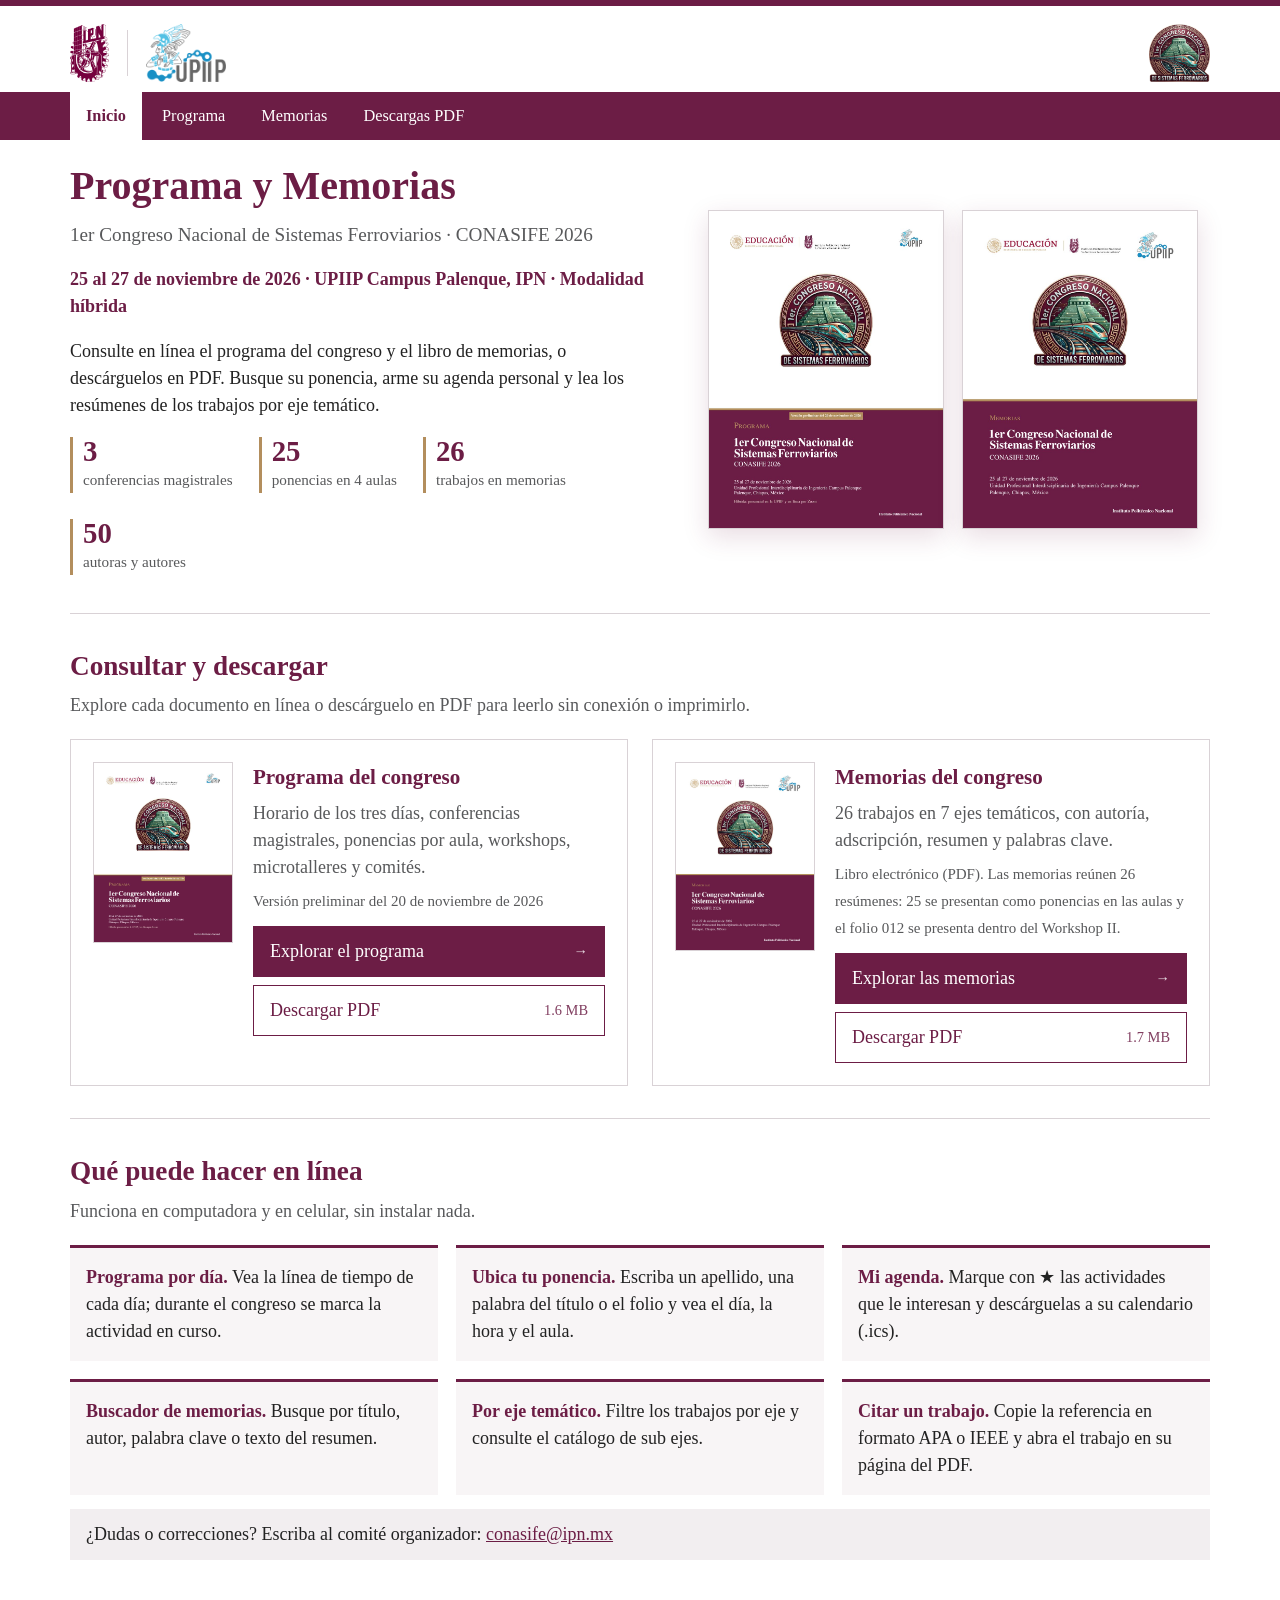
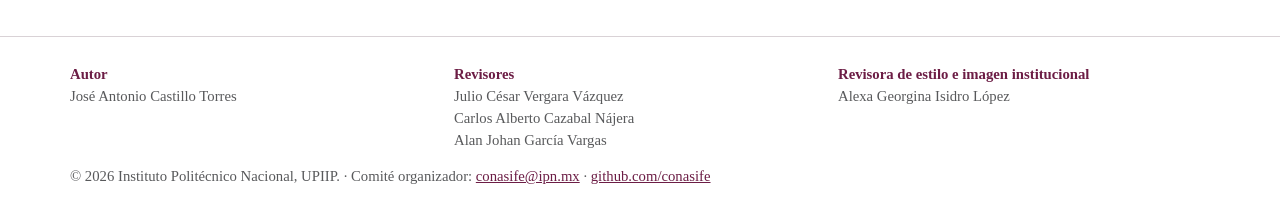
==== index.html @ 3856e87a "Actualizado actividades cutu, presidium y ponencia" ====
<!doctype html>
<html lang="es">
<head>
<meta charset="utf-8">
<meta name="viewport" content="width=device-width, initial-scale=1">
<title>Programa y Memorias · CONASIFE 2026</title>
<meta name="description" content="Programa y libro de memorias del 1er Congreso Nacional de Sistemas Ferroviarios (CONASIFE 2026), UPIIP Campus Palenque, IPN.">
<link rel="icon" href="img/conasife.png?v=4d07eb8a">
<link rel="stylesheet" href="css/estilo.css?v=86ec4175">
</head>
<body>
<div class="franja"></div>
<header class="ancho">
  <div class="logos">
    <img src="img/ipn.png?v=b9242096" alt="Instituto Politécnico Nacional">
    <span class="sep"></span>
    <img src="img/upiip.png?v=c9acc29b" alt="UPIIP Campus Palenque">
    <img class="fin" src="img/conasife.png?v=4d07eb8a" alt="1er Congreso Nacional de Sistemas Ferroviarios">
  </div>
</header>
<nav class="barra" aria-label="Secciones">
  <div class="ancho">
    <a href="index.html" class="activo">Inicio</a>
    <a href="programa.html" >Programa</a>
    <a href="memorias.html" >Memorias</a>
    <a href="index.html#descargas">Descargas PDF</a>
  </div>
</nav>
<main class="ancho">
  <div class="portada">
    <div>
      <h1>Programa y Memorias</h1>
      <p class="sub">1er Congreso Nacional de Sistemas Ferroviarios · CONASIFE 2026</p>
      <p class="datos">25 al 27 de noviembre de 2026 · UPIIP Campus Palenque, IPN · Modalidad híbrida</p>
      <p>Consulte en línea el programa del congreso y el libro de memorias, o descárguelos en PDF.
         Busque su ponencia, arme su agenda personal y lea los resúmenes de los trabajos por eje temático.</p>
      <div class="cifras">
        <div><b>3</b><span>conferencias magistrales</span></div>
        <div><b>25</b><span>ponencias en 4 aulas</span></div>
        <div><b>26</b><span>trabajos en memorias</span></div>
        <div><b>50</b><span>autoras y autores</span></div>
      </div>
    </div>
    <div class="portadas">
      <img src="img/portada_programa.jpg?v=d455424f" alt="Portada del programa del congreso">
      <img src="img/portada_memorias.jpg?v=4b785886" alt="Portada del libro de memorias">
    </div>
  </div>

  <section id="descargas">
    <h2>Consultar y descargar</h2>
    <p class="intro">Explore cada documento en línea o descárguelo en PDF para leerlo sin conexión o imprimirlo.</p>
    <div class="tarjetas">
      <article class="tarjeta">
        <img src="img/portada_programa.jpg?v=d455424f" alt="">
        <div>
          <h3>Programa del congreso</h3>
          <p>Horario de los tres días, conferencias magistrales, ponencias por aula, workshops, microtalleres y comités.</p>
          <p><small>Versión preliminar del 20 de noviembre de 2026</small></p>
          <div class="acciones">
            <a class="boton" href="programa.html"><span>Explorar el programa</span><span class="peso">→</span></a>
            <a class="boton claro" href="descargas/programa_conasife_2026.pdf?v=027a3a8c" download><span>Descargar PDF</span><span class="peso">1.6 MB</span></a>
          </div>
        </div>
      </article>
      <article class="tarjeta">
        <img src="img/portada_memorias.jpg?v=4b785886" alt="">
        <div>
          <h3>Memorias del congreso</h3>
          <p>26 trabajos en 7 ejes temáticos, con autoría, adscripción, resumen y palabras clave.</p>
          <p><small>Libro electrónico (PDF). Las memorias reúnen 26 resúmenes: 25 se presentan como ponencias en las aulas y el folio 012 se presenta dentro del Workshop II.</small></p>
          <div class="acciones">
            <a class="boton" href="memorias.html"><span>Explorar las memorias</span><span class="peso">→</span></a>
            <a class="boton claro" href="descargas/memorias_conasife_2026.pdf?v=713d54f5" download><span>Descargar PDF</span><span class="peso">1.7 MB</span></a>
          </div>
        </div>
      </article>
    </div>
  </section>

  <section>
    <h2>Qué puede hacer en línea</h2>
    <p class="intro">Funciona en computadora y en celular, sin instalar nada.</p>
    <div class="funciones">
      <div><b>Programa por día.</b> Vea la línea de tiempo de cada día; durante el congreso se marca la actividad en curso.</div>
      <div><b>Ubica tu ponencia.</b> Escriba un apellido, una palabra del título o el folio y vea el día, la hora y el aula.</div>
      <div><b>Mi agenda.</b> Marque con ★ las actividades que le interesan y descárguelas a su calendario (.ics).</div>
      <div><b>Buscador de memorias.</b> Busque por título, autor, palabra clave o texto del resumen.</div>
      <div><b>Por eje temático.</b> Filtre los trabajos por eje y consulte el catálogo de sub ejes.</div>
      <div><b>Citar un trabajo.</b> Copie la referencia en formato APA o IEEE y abra el trabajo en su página del PDF.</div>
    </div>
    <div class="aviso">¿Dudas o correcciones? Escriba al comité organizador: <a href="mailto:conasife@ipn.mx">conasife@ipn.mx</a></div>
  </section>
</main>
<footer>
  <div class="ancho">
    <div class="creditos">
      <div><b>Autor</b><br>José Antonio Castillo Torres</div>
      <div><b>Revisores</b><br>Julio César Vergara Vázquez<br>Carlos Alberto Cazabal Nájera<br>Alan Johan García Vargas</div>
      <div><b>Revisora de estilo e imagen institucional</b><br>Alexa Georgina Isidro López</div>
    </div>
    © 2026 Instituto Politécnico Nacional, UPIIP. · Comité organizador: <a href="mailto:conasife@ipn.mx">conasife@ipn.mx</a> · <a href="https://github.com/conasife/conasife-programa-memorias">github.com/conasife</a>
  </div>
</footer>
</body>
</html>
---- css/estilo.css ----
/* CONASIFE 2026 · Programa y Memorias · estilo común
   Autor: José Antonio Castillo Torres · © 2026 Instituto Politécnico Nacional */
:root {
  --guinda:#6C1D45; --guinda-osc:#4E1432; --dorado:#B38E5D; --rosa:#F2EEF0; --rosa2:#F8F5F6;
  --gris:#58595B; --linea:#D9D2D6; --texto:#222; --fondo:#fff;
  --ponencias:#6C1D45; --magistral:#B38E5D; --workshop:#2F5D7C; --microtaller:#3E7B4F;
  --ceremonia:#7A4E8C; --registro:#58595B; --receso:#BDB6BA;
}
* { box-sizing:border-box; }
html, body { margin:0; }
html { scroll-padding-top:70px; }
body { font-family:"Times New Roman", Times, serif; color:var(--texto); background:var(--fondo); font-size:18px; line-height:1.5; }
a { color:var(--guinda); }
button, input, select { font-family:inherit; font-size:1rem; }
.franja { height:6px; background:var(--guinda); }
.ancho { max-width:1180px; margin:0 auto; padding:0 20px; }
.logos { display:flex; align-items:center; gap:18px; padding:18px 0 10px; }
.logos img { height:58px; width:auto; }
.logos .sep { width:1px; height:46px; background:var(--linea); }
.logos .fin { margin-left:auto; }

/* barra de navegación */
nav.barra { position:sticky; top:0; z-index:20; background:var(--guinda); }
nav.barra .ancho { display:flex; gap:4px; flex-wrap:wrap; }
nav.barra a { color:#fff; text-decoration:none; padding:12px 16px; font-size:1.02rem; }
nav.barra a:hover { background:var(--guinda-osc); }
nav.barra a.activo { background:#fff; color:var(--guinda); font-weight:bold; }

h1 { color:var(--guinda); line-height:1.12; }
h2 { color:var(--guinda); font-size:1.7rem; margin:0 0 6px; }
h3 { color:var(--guinda); margin:0 0 6px; }
.sub { font-size:1.2rem; color:var(--gris); margin:0 0 16px; }
.intro { color:var(--gris); margin:0 0 20px; }
section { padding:32px 0; border-top:1px solid var(--linea); }
.pend { color:var(--dorado); font-style:italic; }
.aviso { background:var(--rosa); padding:12px 16px; margin:14px 0; }
.borrador { display:inline-block; background:var(--dorado); color:#fff; padding:2px 10px; font-size:.9rem; letter-spacing:.03em; }

/* botones */
.boton { display:inline-flex; justify-content:space-between; align-items:center; gap:14px; background:var(--guinda); color:#fff;
  text-decoration:none; padding:11px 16px; border:1px solid var(--guinda); cursor:pointer; }
.boton:hover { background:var(--guinda-osc); }
.boton.claro { background:#fff; color:var(--guinda); }
.boton.claro:hover { background:var(--rosa); }
.boton .peso { opacity:.85; font-size:.9rem; white-space:nowrap; }
.boton.chico { padding:5px 10px; font-size:.92rem; }

/* portada (index) */
.portada { display:grid; grid-template-columns:1.15fr 1fr; gap:36px; align-items:center; padding:24px 0 38px; }
.portada h1 { font-size:2.5rem; margin:0 0 12px; }
.portada .datos { color:var(--guinda); font-weight:bold; margin:0 0 18px; }
.cifras { display:flex; gap:26px; flex-wrap:wrap; margin:18px 0 0; }
.cifras div { border-left:3px solid var(--dorado); padding-left:10px; }
.cifras b { display:block; font-size:1.8rem; color:var(--guinda); line-height:1; }
.cifras span { color:var(--gris); font-size:.95rem; }
.portadas { display:flex; gap:18px; justify-content:center; }
.portadas img { width:46%; border:1px solid var(--linea); box-shadow:0 8px 24px rgba(108,29,69,.15); }
.tarjetas { display:grid; grid-template-columns:repeat(2, 1fr); gap:24px; }
.tarjeta { border:1px solid var(--linea); padding:22px; display:grid; grid-template-columns:140px 1fr; gap:20px; }
.tarjeta img { width:100%; border:1px solid var(--linea); }
.tarjeta .acciones { display:flex; flex-direction:column; gap:8px; margin-top:12px; }
.tarjeta p { margin:0 0 6px; color:var(--gris); }
.funciones { display:grid; grid-template-columns:repeat(3, 1fr); gap:18px; }
.funciones div { background:var(--rosa2); padding:16px; border-top:3px solid var(--guinda); }
.funciones b { color:var(--guinda); }

/* pestañas */
.pestanas { display:flex; gap:6px; flex-wrap:wrap; border-bottom:2px solid var(--guinda); margin:18px 0 22px; }
.pestanas button { background:#fff; border:1px solid var(--linea); border-bottom:none; padding:9px 16px; cursor:pointer; color:var(--guinda); }
.pestanas button[aria-selected="true"] { background:var(--guinda); color:#fff; border-color:var(--guinda); }
.panel[hidden] { display:none; }

/* buscador */
.buscar { display:flex; gap:10px; flex-wrap:wrap; align-items:center; margin-bottom:16px; }
.buscar input[type=search] { flex:1 1 320px; padding:11px 14px; border:1px solid var(--guinda); font-size:1.05rem; }
.buscar select { padding:10px; border:1px solid var(--linea); background:#fff; max-width:100%; min-width:0; }
.conteo { color:var(--gris); font-size:.95rem; }
mark { background:#F6E7C8; padding:0 1px; }

/* programa: días */
.dias { display:flex; gap:8px; flex-wrap:wrap; margin-bottom:18px; }
.dias button { border:1px solid var(--guinda); background:#fff; color:var(--guinda); padding:9px 16px; cursor:pointer; }
.dias button[aria-pressed="true"] { background:var(--guinda); color:#fff; }
.linea-tiempo { border-left:3px solid var(--linea); margin-left:68px; }
.bloque { position:relative; padding:10px 0 14px 18px; }
.bloque .hora { position:absolute; left:-80px; top:10px; width:66px; text-align:right; font-weight:bold; color:var(--guinda); font-size:.98rem; }
.bloque::before { content:""; position:absolute; left:-9px; top:16px; width:13px; height:13px; border-radius:50%; background:var(--c, var(--guinda)); border:2px solid #fff; }
.bloque .tit { font-weight:bold; font-size:1.08rem; }
.bloque .lugar { color:var(--gris); font-size:.95rem; }
.bloque.receso { padding-top:4px; padding-bottom:6px; color:var(--gris); font-size:.95rem; }
.bloque.receso .tit { font-weight:normal; font-style:italic; }
.bloque.receso .hora { font-weight:normal; color:var(--gris); top:4px; }
.bloque.receso::before { top:9px; width:9px; height:9px; left:-7px; }
.bloque.ahora { background:linear-gradient(90deg, #FFF6E6, transparent); }
.etiqueta { display:inline-block; font-size:.78rem; color:#fff; background:var(--c, var(--guinda)); padding:1px 8px; margin-right:6px; vertical-align:2px; text-transform:uppercase; letter-spacing:.04em; }
.detalle { margin-top:6px; color:var(--texto); }
.aulas { display:grid; grid-template-columns:repeat(4, 1fr); gap:12px; margin-top:10px; }
.aula { border:1px solid var(--linea); background:#fff; }
.aula h4 { margin:0; background:var(--guinda); color:#fff; padding:6px 10px; font-size:1rem; }
.aula .eje { padding:6px 10px 0; font-size:.88rem; color:var(--guinda); font-weight:bold; }
.aula .mod { padding:0 10px 6px; font-size:.85rem; color:var(--gris); border-bottom:1px solid var(--rosa); }
.pon { padding:8px 10px; border-bottom:1px solid var(--rosa); font-size:.93rem; position:relative; }
.pon:last-child { border-bottom:none; }
.pon .h { font-weight:bold; color:var(--guinda); font-size:.88rem; }
.pon .t { font-weight:bold; line-height:1.25; margin:2px 0; }
.pon .a { color:var(--gris); font-size:.86rem; line-height:1.3; }
.pon .mod-v { font-size:.75rem; color:var(--workshop); border:1px solid var(--workshop); padding:0 5px; margin-left:4px; }
.pon a.ver { font-size:.85rem; }
.estrella { background:none; border:none; cursor:pointer; font-size:1.25rem; line-height:1; color:#C9BFC4; padding:0 2px; float:right; }
.estrella[aria-pressed="true"] { color:var(--dorado); }

/* tablas de resultados */
table.lista { width:100%; border-collapse:collapse; font-size:.97rem; }
table.lista th { text-align:left; background:var(--guinda); color:#fff; padding:8px 10px; font-weight:normal; position:sticky; top:46px; }
table.lista td { padding:8px 10px; border-bottom:1px solid var(--linea); vertical-align:top; }
table.lista tr:nth-child(even) td { background:var(--rosa2); }
table.lista td.cuando { white-space:nowrap; color:var(--guinda); font-weight:bold; }

.fichas { display:grid; grid-template-columns:repeat(2, 1fr); gap:18px; }
.ficha { border:1px solid var(--linea); padding:16px 18px; border-top:4px solid var(--c, var(--guinda)); }
.ficha .cuando { color:var(--guinda); font-weight:bold; }
.ficha p { margin:6px 0; }

/* memorias */
.memorias { display:grid; grid-template-columns:270px 1fr; gap:28px; align-items:start; }
.lateral { position:sticky; top:62px; border:1px solid var(--linea); padding:14px; max-height:calc(100vh - 80px); overflow:auto; }
.lateral h3 { font-size:1.05rem; }
.lateral button { display:flex; justify-content:space-between; gap:8px; width:100%; text-align:left; background:none; border:none; padding:7px 6px; cursor:pointer; color:var(--texto); border-bottom:1px solid var(--rosa); line-height:1.25; }
.lateral button:hover { background:var(--rosa2); }
.lateral button[aria-pressed="true"] { background:var(--rosa); color:var(--guinda); font-weight:bold; }
.lateral .n { color:var(--gris); font-size:.9rem; }
.trabajo { border:1px solid var(--linea); margin-bottom:14px; }
.trabajo summary { list-style:none; cursor:pointer; padding:14px 16px; }
.trabajo summary::-webkit-details-marker { display:none; }
.trabajo summary:hover { background:var(--rosa2); }
.trabajo[open] summary { background:var(--rosa); }
.trabajo .clave { font-size:.85rem; color:var(--dorado); font-weight:bold; letter-spacing:.03em; }
.trabajo .t { font-size:1.15rem; font-weight:bold; color:var(--guinda); line-height:1.25; margin:3px 0; }
.trabajo .a { color:var(--texto); font-size:.98rem; }
.trabajo .mas { padding:4px 18px 16px; }
.trabajo .ads { font-size:.9rem; color:var(--gris); font-style:italic; margin:4px 0 10px; }
.trabajo .resumen { text-align:justify; }
.chips { display:flex; flex-wrap:wrap; gap:6px; margin:8px 0; }
.chip { border:1px solid var(--guinda); color:var(--guinda); background:#fff; padding:2px 10px; font-size:.88rem; cursor:pointer; border-radius:12px; }
.chip:hover { background:var(--rosa); }
.acciones-t { display:flex; flex-wrap:wrap; gap:8px; margin-top:12px; }
.presenta { background:var(--rosa2); border-left:3px solid var(--dorado); padding:6px 12px; margin:10px 0; font-size:.95rem; }
.indice-autores { columns:3; column-gap:30px; }
.indice-autores div { break-inside:avoid; padding:3px 0; font-size:.96rem; }
.indice-autores .letra { font-weight:bold; color:var(--guinda); font-size:1.2rem; margin-top:10px; border-bottom:1px solid var(--linea); }
.indice-autores button { background:none; border:none; color:var(--guinda); cursor:pointer; padding:0 2px; text-decoration:underline; font-size:.9rem; }
.ejes-lista h3 { margin-top:18px; }
.ejes-lista ol { margin:4px 0 0; }
.grupo { display:grid; grid-template-columns:repeat(3, 1fr); gap:16px; }
.grupo div { background:var(--rosa2); padding:12px 14px; }
.grupo b { color:var(--guinda); display:block; margin-bottom:4px; }
.solo-movil { display:none; }
.copiado { position:fixed; bottom:20px; left:50%; transform:translateX(-50%); background:var(--guinda); color:#fff; padding:10px 18px; z-index:50; }

footer { border-top:1px solid var(--linea); padding:26px 20px 36px; color:var(--gris); font-size:.92rem; margin-top:30px; }
footer .creditos { display:grid; grid-template-columns:repeat(3, 1fr); gap:12px; margin-bottom:14px; }
footer b { color:var(--guinda); }

@media (max-width:980px) {
  .aulas { grid-template-columns:repeat(2, 1fr); }
  .memorias { grid-template-columns:1fr; }
  .lateral { display:none; }
  .solo-movil { display:block; flex:1 1 100%; width:100%; }
  .indice-autores { columns:2; }
}
@media (max-width:860px) {
  .portada, .tarjetas, .funciones, footer .creditos, .fichas, .grupo { grid-template-columns:1fr; }
  .portada h1 { font-size:2rem; }
  .logos img { height:44px; }
}
@media (max-width:560px) {
  body { font-size:17px; }
  .ancho { padding:0 16px; }
  .aulas { grid-template-columns:1fr; }
  .tarjeta { grid-template-columns:90px 1fr; gap:14px; padding:16px; }
  .linea-tiempo { margin-left:0; border-left:none; }
  .bloque { padding-left:0; }
  .bloque .hora { position:static; display:block; width:auto; text-align:left; }
  .bloque::before { display:none; }
  .indice-autores { columns:1; }
  table.lista th { position:static; }
  table.lista, table.lista tbody, table.lista tr, table.lista td { display:block; }
  table.lista thead { display:none; }
  table.lista tr { border-bottom:2px solid var(--linea); padding:6px 0; }
  table.lista td { border:none; padding:2px 6px; }
  nav.barra a { padding:10px 11px; }
  .logos .sep { display:none; }
}
@media print {
  nav.barra, .pestanas, .buscar, .estrella, .lateral, .acciones-t, footer .creditos { display:none !important; }
  .memorias { grid-template-columns:1fr; }
}
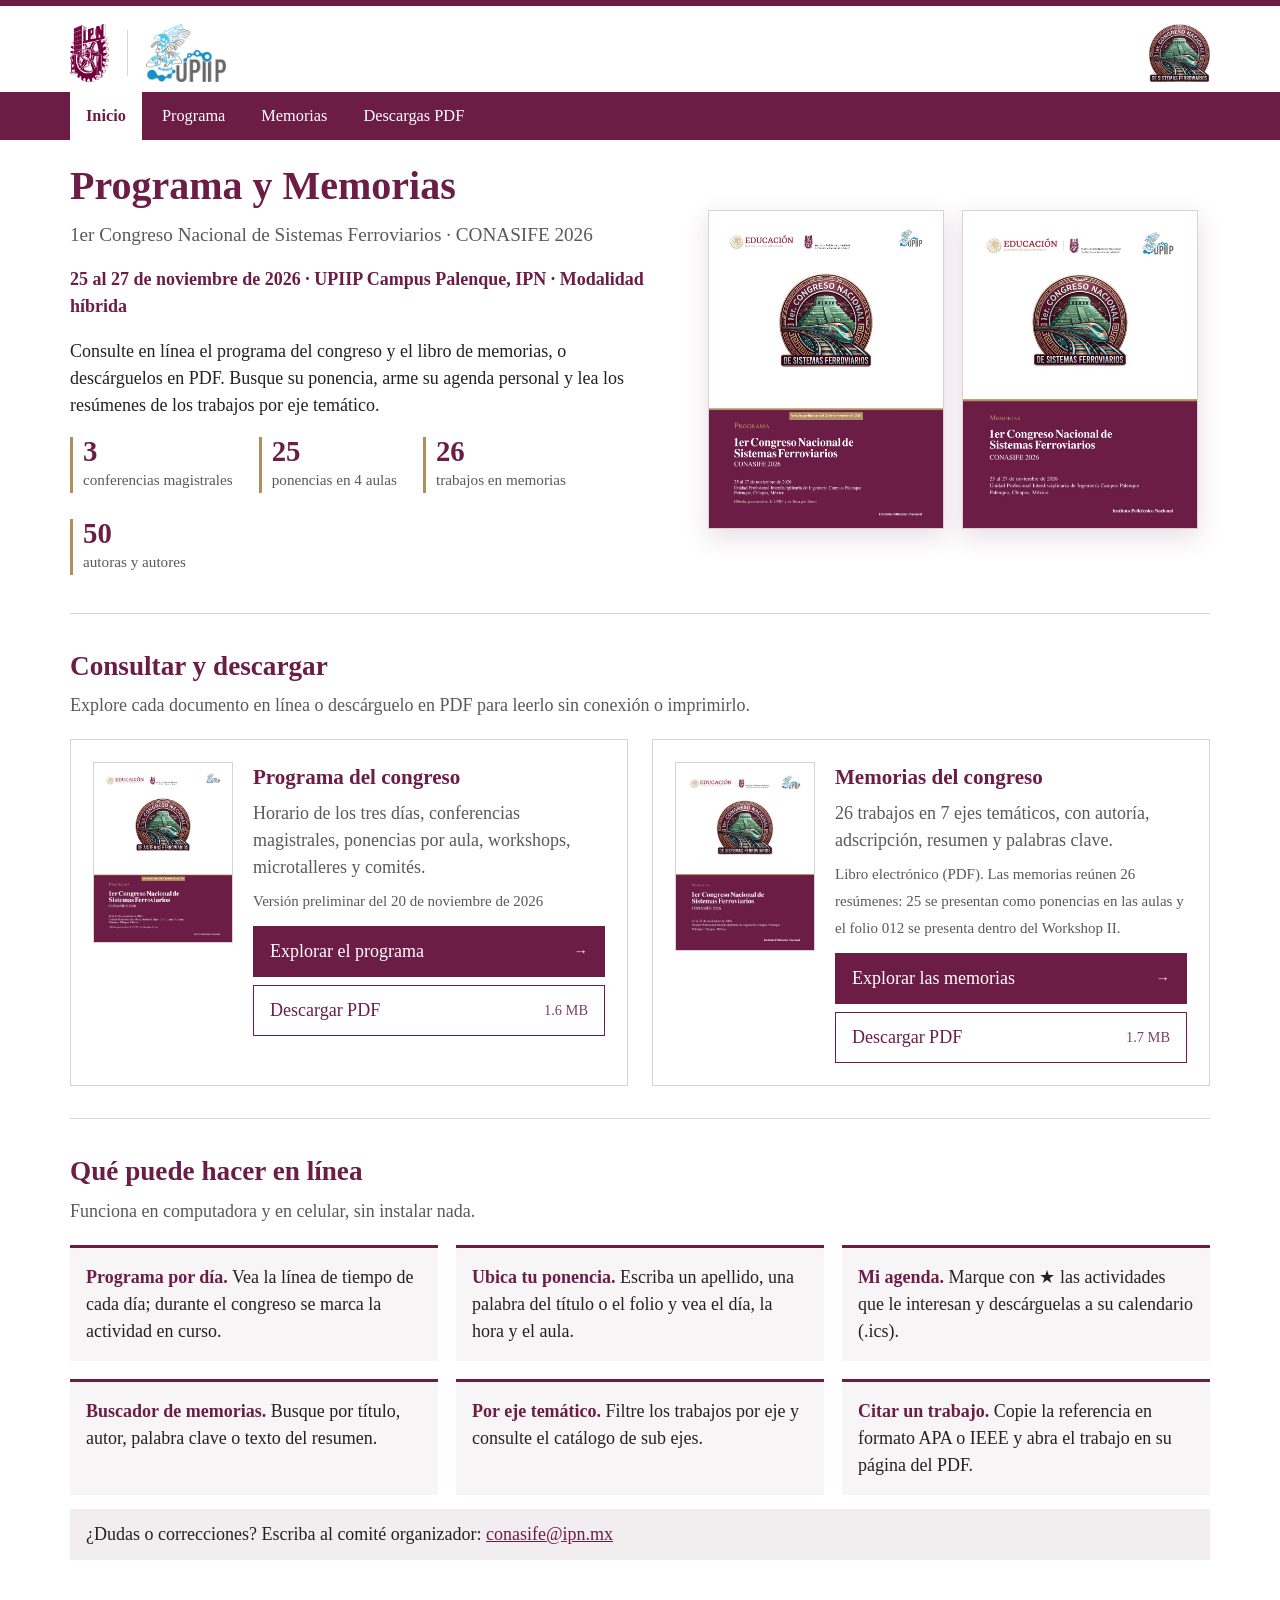
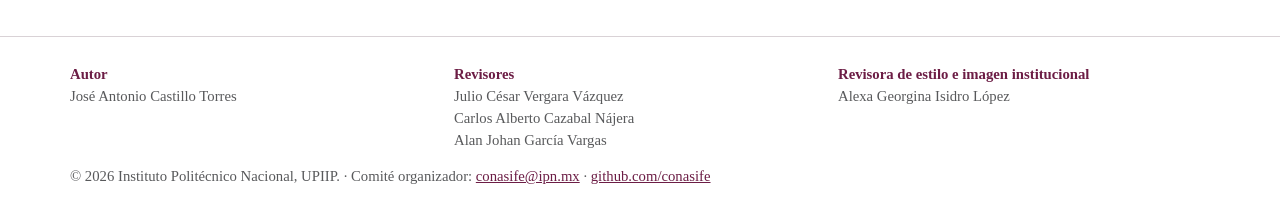
==== commit f2a672c8: "Actualizo programa y memorias" ====
--- a/index.html
+++ b/index.html
@@ -43,7 +43,7 @@
     </div>
     <div class="portadas">
       <img src="img/portada_programa.jpg?v=d455424f" alt="Portada del programa del congreso">
-      <img src="img/portada_memorias.jpg?v=4b785886" alt="Portada del libro de memorias">
+      <img src="img/portada_memorias.jpg?v=6be2c644" alt="Portada del libro de memorias">
     </div>
   </div>
 
@@ -64,14 +64,14 @@
         </div>
       </article>
       <article class="tarjeta">
-        <img src="img/portada_memorias.jpg?v=4b785886" alt="">
+        <img src="img/portada_memorias.jpg?v=6be2c644" alt="">
         <div>
           <h3>Memorias del congreso</h3>
           <p>26 trabajos en 7 ejes temáticos, con autoría, adscripción, resumen y palabras clave.</p>
           <p><small>Libro electrónico (PDF). Las memorias reúnen 26 resúmenes: 25 se presentan como ponencias en las aulas y el folio 012 se presenta dentro del Workshop II.</small></p>
           <div class="acciones">
             <a class="boton" href="memorias.html"><span>Explorar las memorias</span><span class="peso">→</span></a>
-            <a class="boton claro" href="descargas/memorias_conasife_2026.pdf?v=713d54f5" download><span>Descargar PDF</span><span class="peso">1.7 MB</span></a>
+            <a class="boton claro" href="descargas/memorias_conasife_2026.pdf?v=2a4eb6ce" download><span>Descargar PDF</span><span class="peso">1.7 MB</span></a>
           </div>
         </div>
       </article>
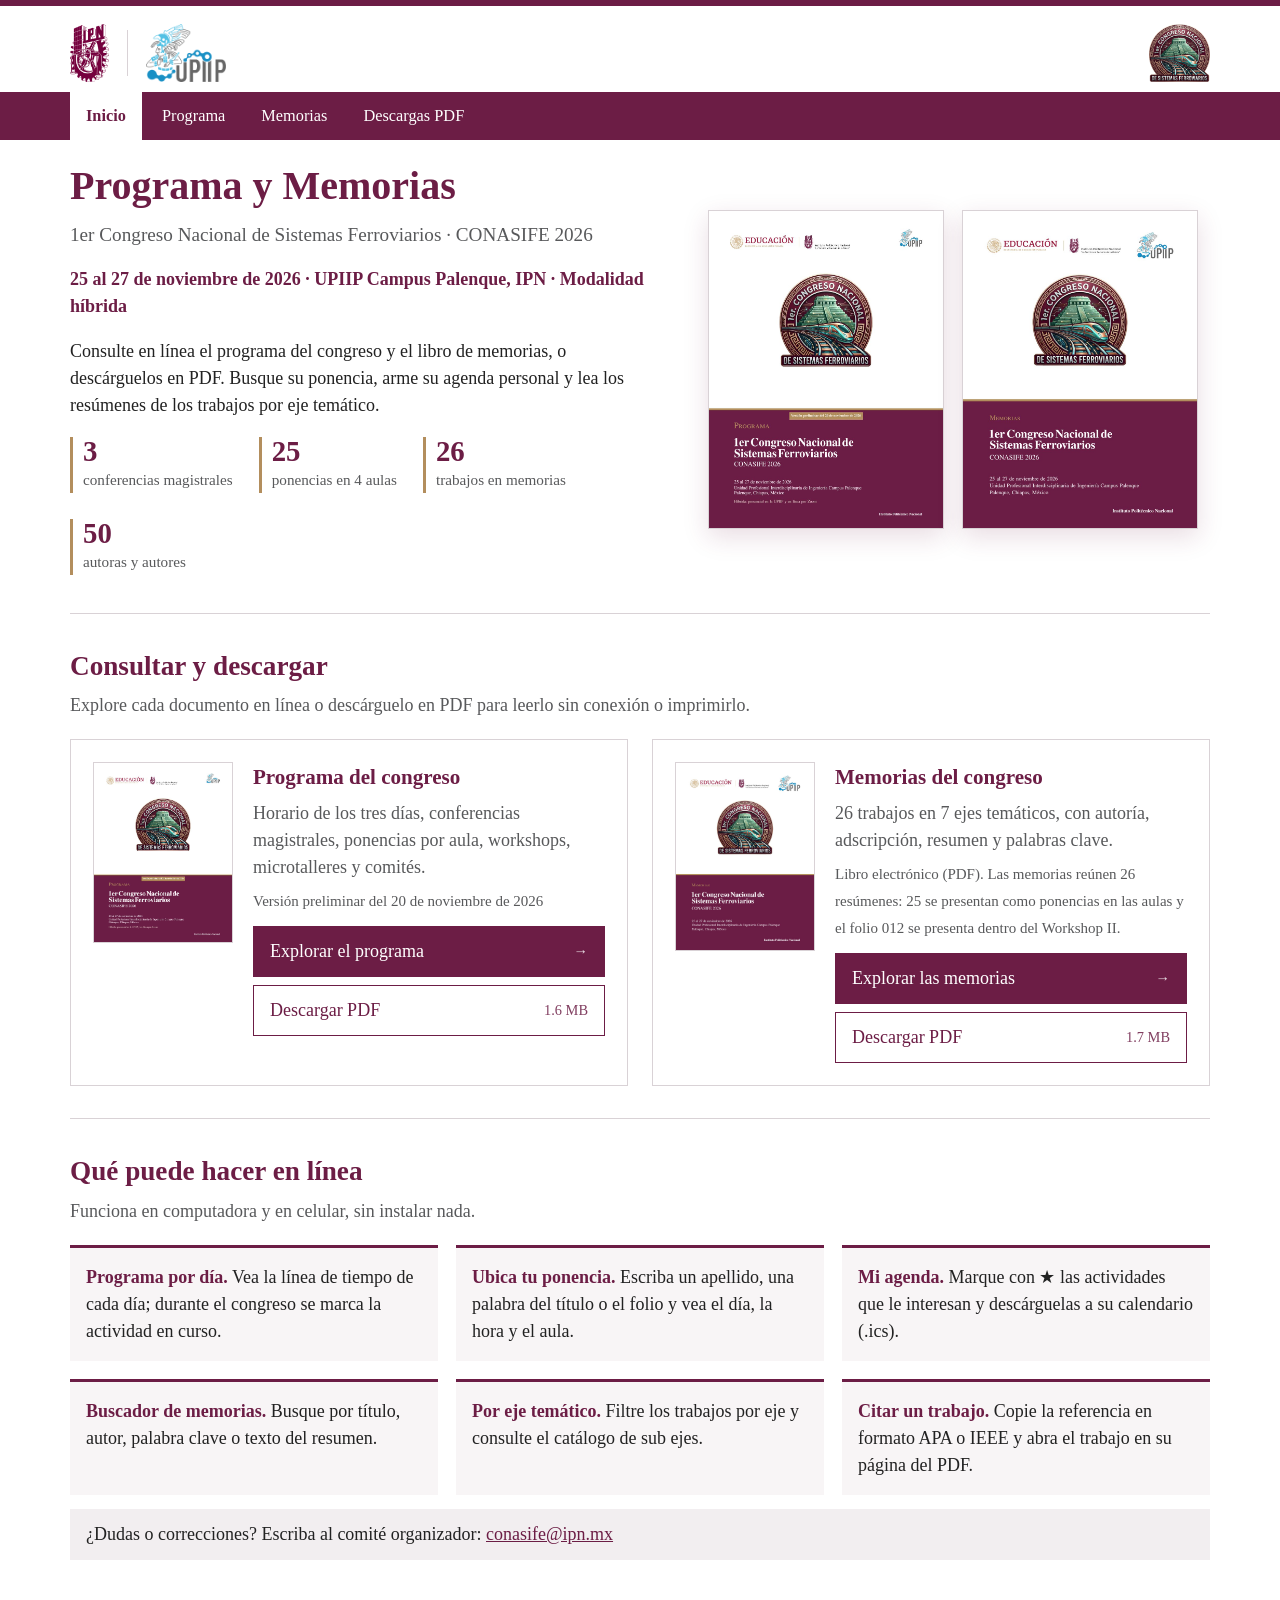
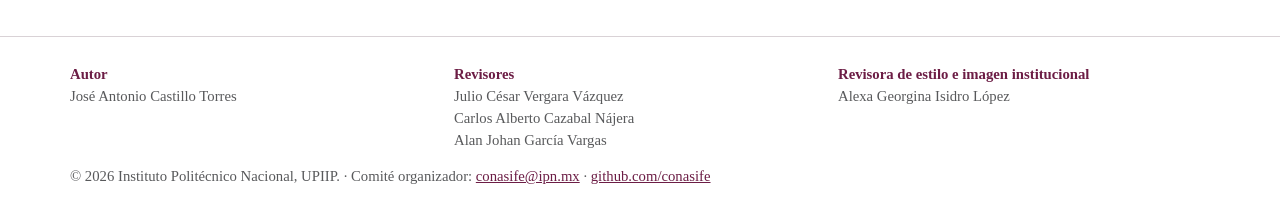
==== commit 2b5edea5: "Actualizo programa y memorias" ====
--- a/index.html
+++ b/index.html
@@ -43,7 +43,7 @@
     </div>
     <div class="portadas">
       <img src="img/portada_programa.jpg?v=d455424f" alt="Portada del programa del congreso">
-      <img src="img/portada_memorias.jpg?v=6be2c644" alt="Portada del libro de memorias">
+      <img src="img/portada_memorias.jpg?v=4b785886" alt="Portada del libro de memorias">
     </div>
   </div>
 
@@ -64,14 +64,14 @@
         </div>
       </article>
       <article class="tarjeta">
-        <img src="img/portada_memorias.jpg?v=6be2c644" alt="">
+        <img src="img/portada_memorias.jpg?v=4b785886" alt="">
         <div>
           <h3>Memorias del congreso</h3>
           <p>26 trabajos en 7 ejes temáticos, con autoría, adscripción, resumen y palabras clave.</p>
           <p><small>Libro electrónico (PDF). Las memorias reúnen 26 resúmenes: 25 se presentan como ponencias en las aulas y el folio 012 se presenta dentro del Workshop II.</small></p>
           <div class="acciones">
             <a class="boton" href="memorias.html"><span>Explorar las memorias</span><span class="peso">→</span></a>
-            <a class="boton claro" href="descargas/memorias_conasife_2026.pdf?v=2a4eb6ce" download><span>Descargar PDF</span><span class="peso">1.7 MB</span></a>
+            <a class="boton claro" href="descargas/memorias_conasife_2026.pdf?v=b0f6e0f5" download><span>Descargar PDF</span><span class="peso">1.7 MB</span></a>
           </div>
         </div>
       </article>
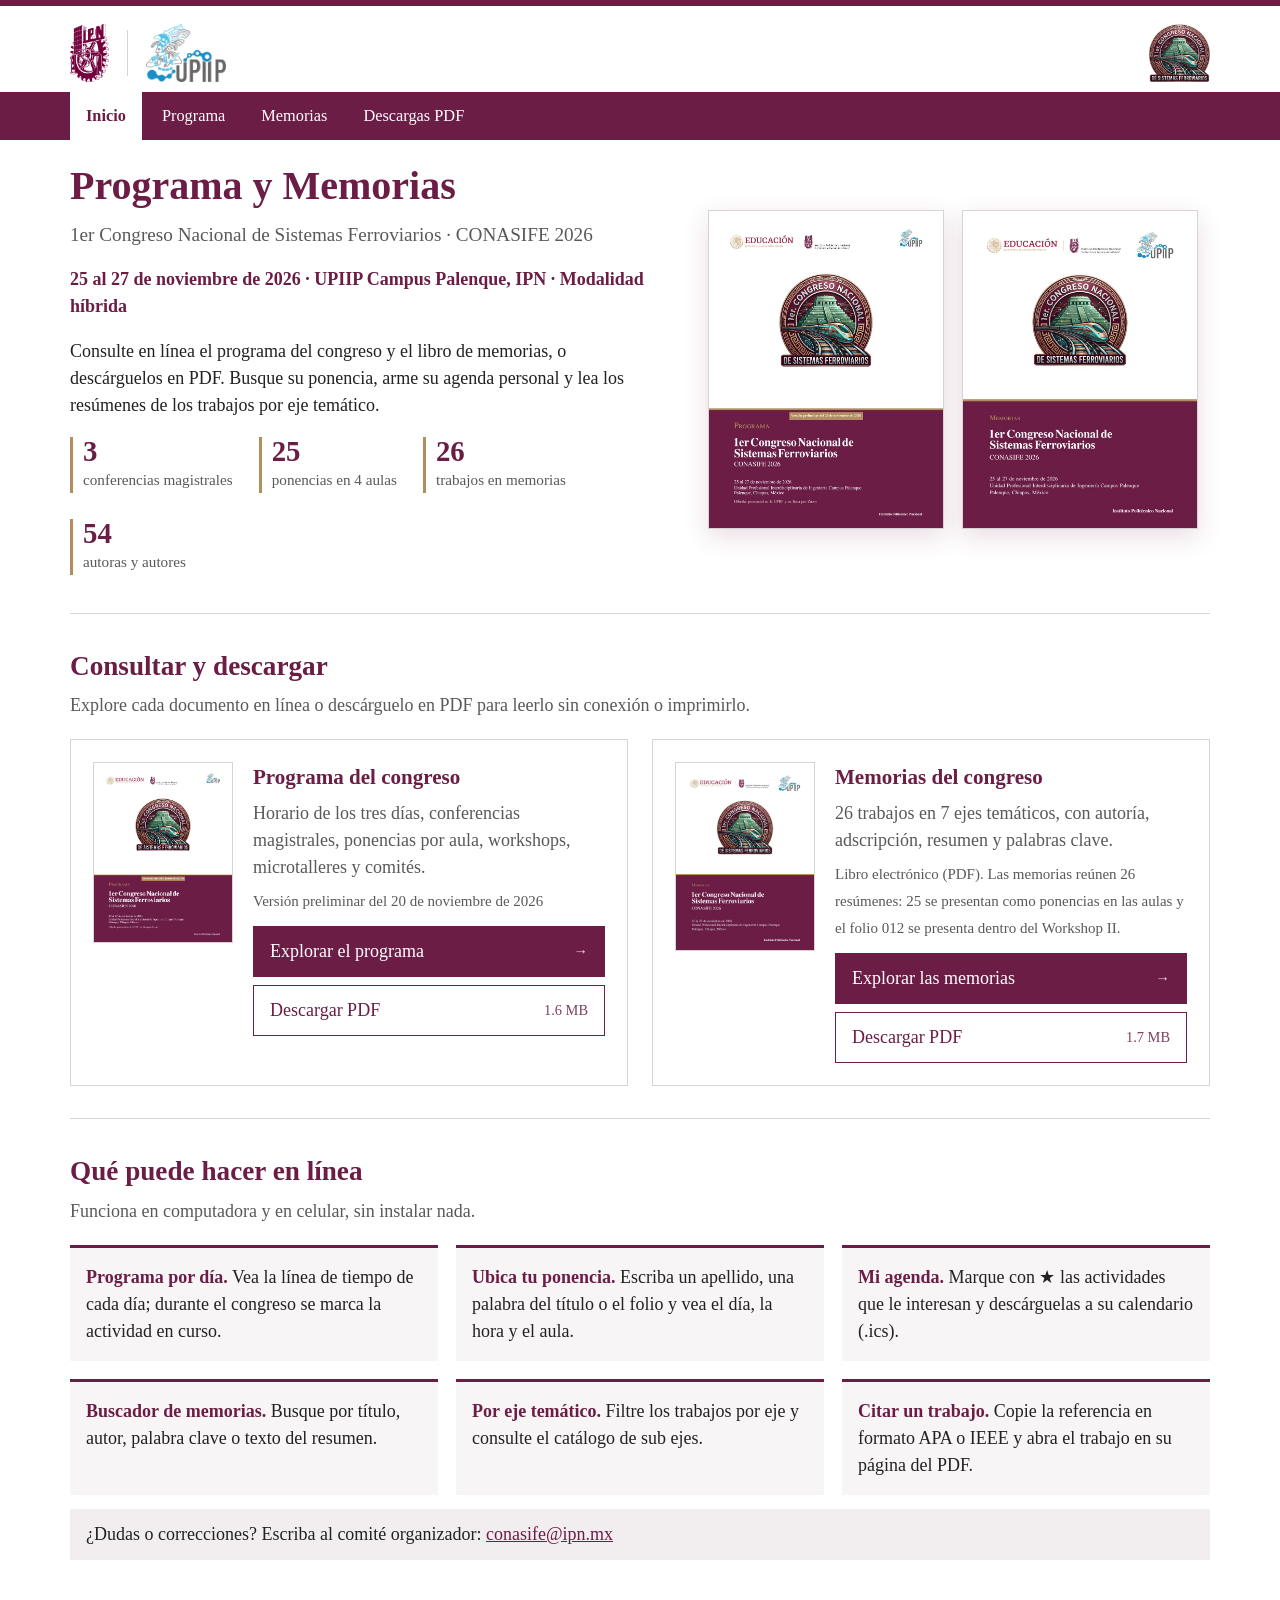
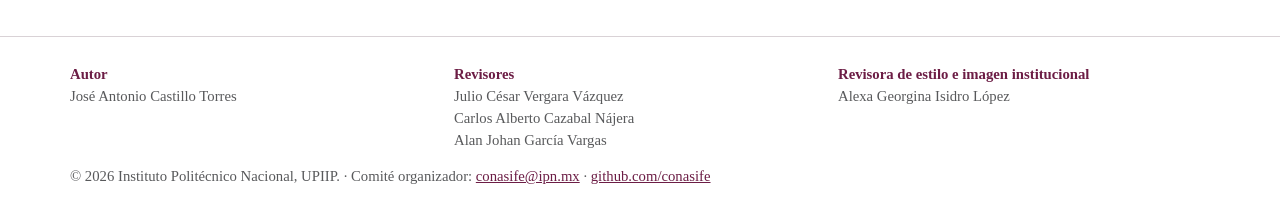
==== commit b09e621a: "Actualizo programa y memorias" ====
--- a/index.html
+++ b/index.html
@@ -38,7 +38,7 @@
         <div><b>3</b><span>conferencias magistrales</span></div>
         <div><b>25</b><span>ponencias en 4 aulas</span></div>
         <div><b>26</b><span>trabajos en memorias</span></div>
-        <div><b>50</b><span>autoras y autores</span></div>
+        <div><b>54</b><span>autoras y autores</span></div>
       </div>
     </div>
     <div class="portadas">
@@ -59,7 +59,7 @@
           <p><small>Versión preliminar del 20 de noviembre de 2026</small></p>
           <div class="acciones">
             <a class="boton" href="programa.html"><span>Explorar el programa</span><span class="peso">→</span></a>
-            <a class="boton claro" href="descargas/programa_conasife_2026.pdf?v=027a3a8c" download><span>Descargar PDF</span><span class="peso">1.6 MB</span></a>
+            <a class="boton claro" href="descargas/programa_conasife_2026.pdf?v=b1f32cf8" download><span>Descargar PDF</span><span class="peso">1.6 MB</span></a>
           </div>
         </div>
       </article>
@@ -71,7 +71,7 @@
           <p><small>Libro electrónico (PDF). Las memorias reúnen 26 resúmenes: 25 se presentan como ponencias en las aulas y el folio 012 se presenta dentro del Workshop II.</small></p>
           <div class="acciones">
             <a class="boton" href="memorias.html"><span>Explorar las memorias</span><span class="peso">→</span></a>
-            <a class="boton claro" href="descargas/memorias_conasife_2026.pdf?v=b0f6e0f5" download><span>Descargar PDF</span><span class="peso">1.7 MB</span></a>
+            <a class="boton claro" href="descargas/memorias_conasife_2026.pdf?v=54246bf4" download><span>Descargar PDF</span><span class="peso">1.7 MB</span></a>
           </div>
         </div>
       </article>
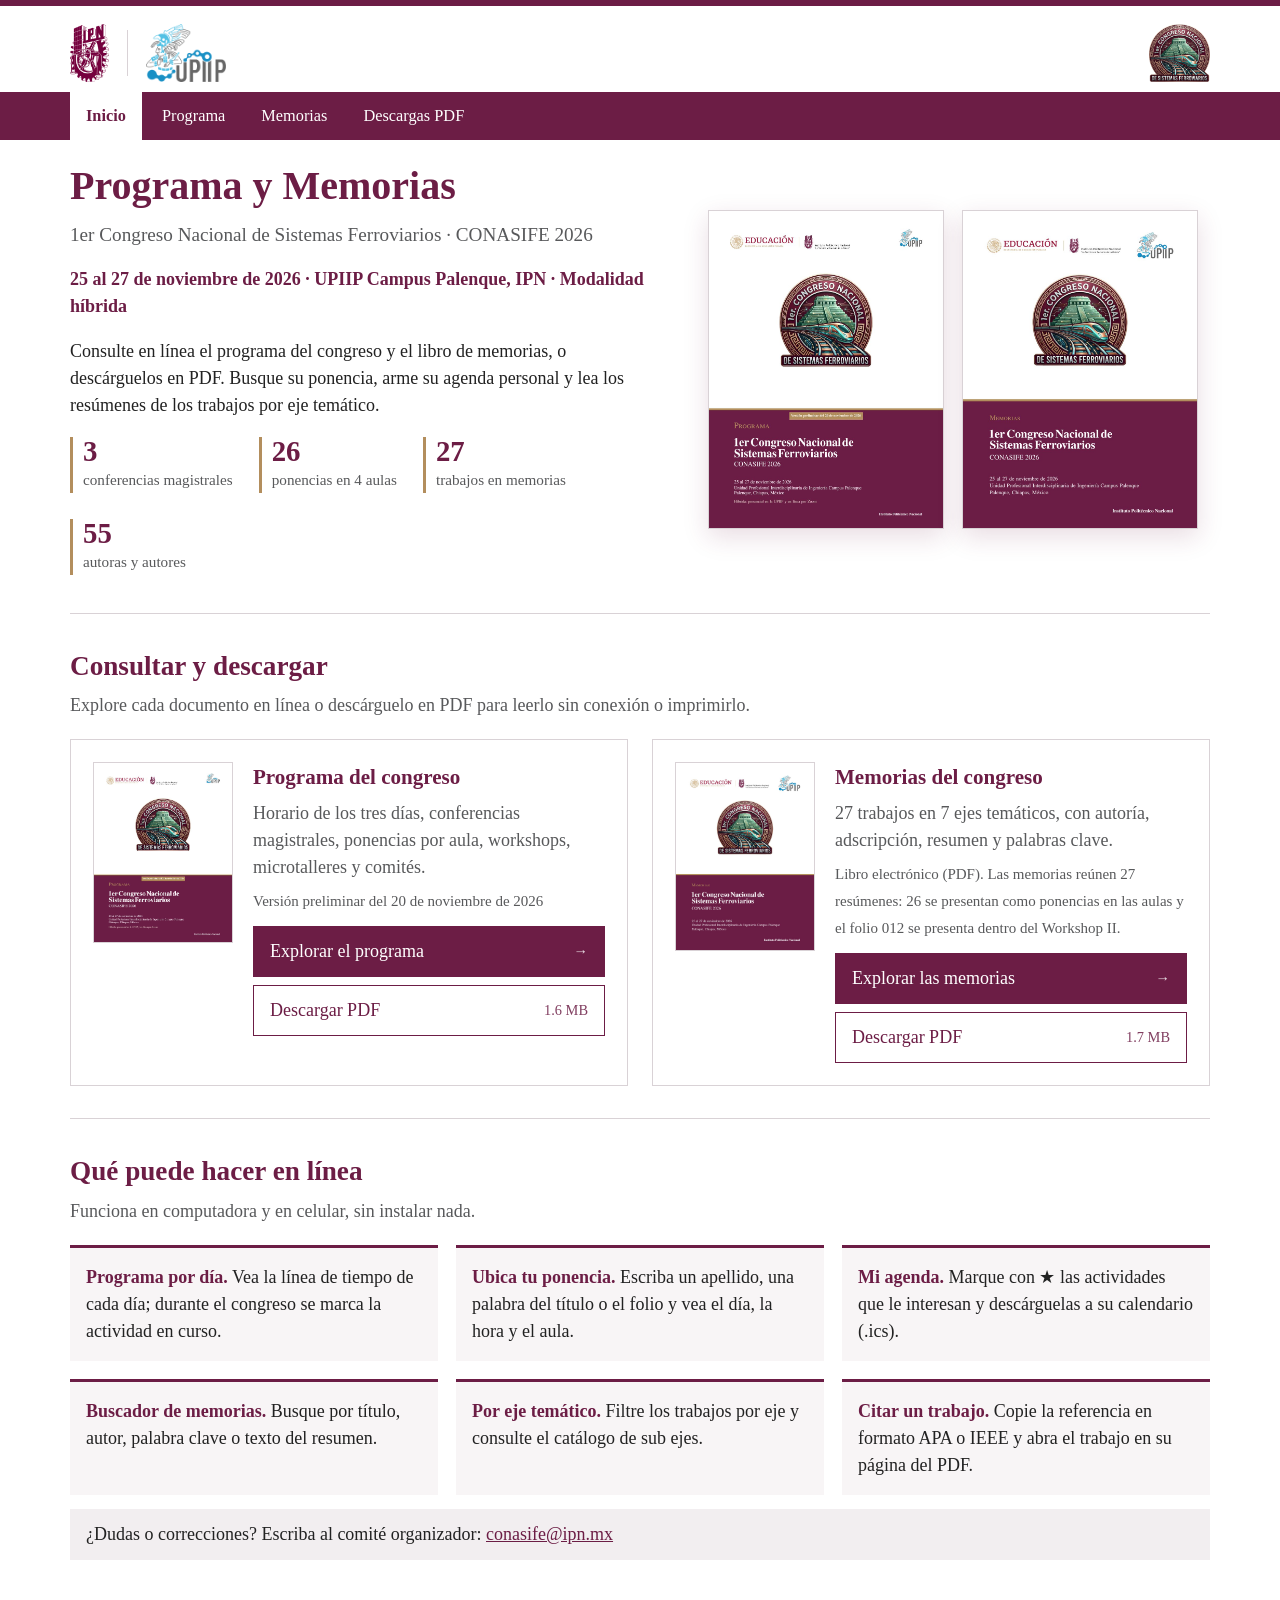
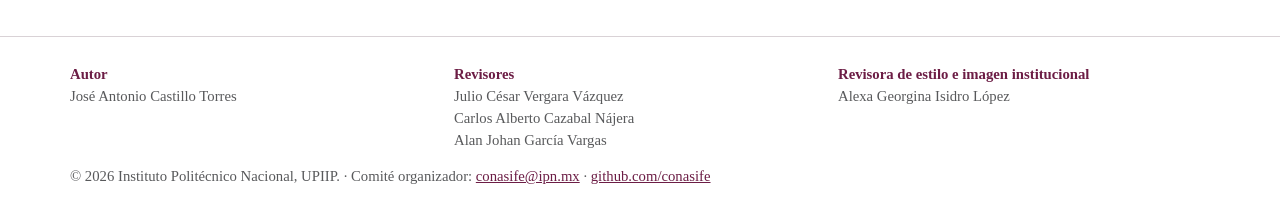
==== commit 8d5b15b6: "Actualizo programa y memorias" ====
--- a/index.html
+++ b/index.html
@@ -36,9 +36,9 @@
          Busque su ponencia, arme su agenda personal y lea los resúmenes de los trabajos por eje temático.</p>
       <div class="cifras">
         <div><b>3</b><span>conferencias magistrales</span></div>
-        <div><b>25</b><span>ponencias en 4 aulas</span></div>
-        <div><b>26</b><span>trabajos en memorias</span></div>
-        <div><b>54</b><span>autoras y autores</span></div>
+        <div><b>26</b><span>ponencias en 4 aulas</span></div>
+        <div><b>27</b><span>trabajos en memorias</span></div>
+        <div><b>55</b><span>autoras y autores</span></div>
       </div>
     </div>
     <div class="portadas">
@@ -59,7 +59,7 @@
           <p><small>Versión preliminar del 20 de noviembre de 2026</small></p>
           <div class="acciones">
             <a class="boton" href="programa.html"><span>Explorar el programa</span><span class="peso">→</span></a>
-            <a class="boton claro" href="descargas/programa_conasife_2026.pdf?v=b1f32cf8" download><span>Descargar PDF</span><span class="peso">1.6 MB</span></a>
+            <a class="boton claro" href="descargas/programa_conasife_2026.pdf?v=4632ebe5" download><span>Descargar PDF</span><span class="peso">1.6 MB</span></a>
           </div>
         </div>
       </article>
@@ -67,11 +67,11 @@
         <img src="img/portada_memorias.jpg?v=4b785886" alt="">
         <div>
           <h3>Memorias del congreso</h3>
-          <p>26 trabajos en 7 ejes temáticos, con autoría, adscripción, resumen y palabras clave.</p>
-          <p><small>Libro electrónico (PDF). Las memorias reúnen 26 resúmenes: 25 se presentan como ponencias en las aulas y el folio 012 se presenta dentro del Workshop II.</small></p>
+          <p>27 trabajos en 7 ejes temáticos, con autoría, adscripción, resumen y palabras clave.</p>
+          <p><small>Libro electrónico (PDF). Las memorias reúnen 27 resúmenes: 26 se presentan como ponencias en las aulas y el folio 012 se presenta dentro del Workshop II.</small></p>
           <div class="acciones">
             <a class="boton" href="memorias.html"><span>Explorar las memorias</span><span class="peso">→</span></a>
-            <a class="boton claro" href="descargas/memorias_conasife_2026.pdf?v=54246bf4" download><span>Descargar PDF</span><span class="peso">1.7 MB</span></a>
+            <a class="boton claro" href="descargas/memorias_conasife_2026.pdf?v=beb419df" download><span>Descargar PDF</span><span class="peso">1.7 MB</span></a>
           </div>
         </div>
       </article>
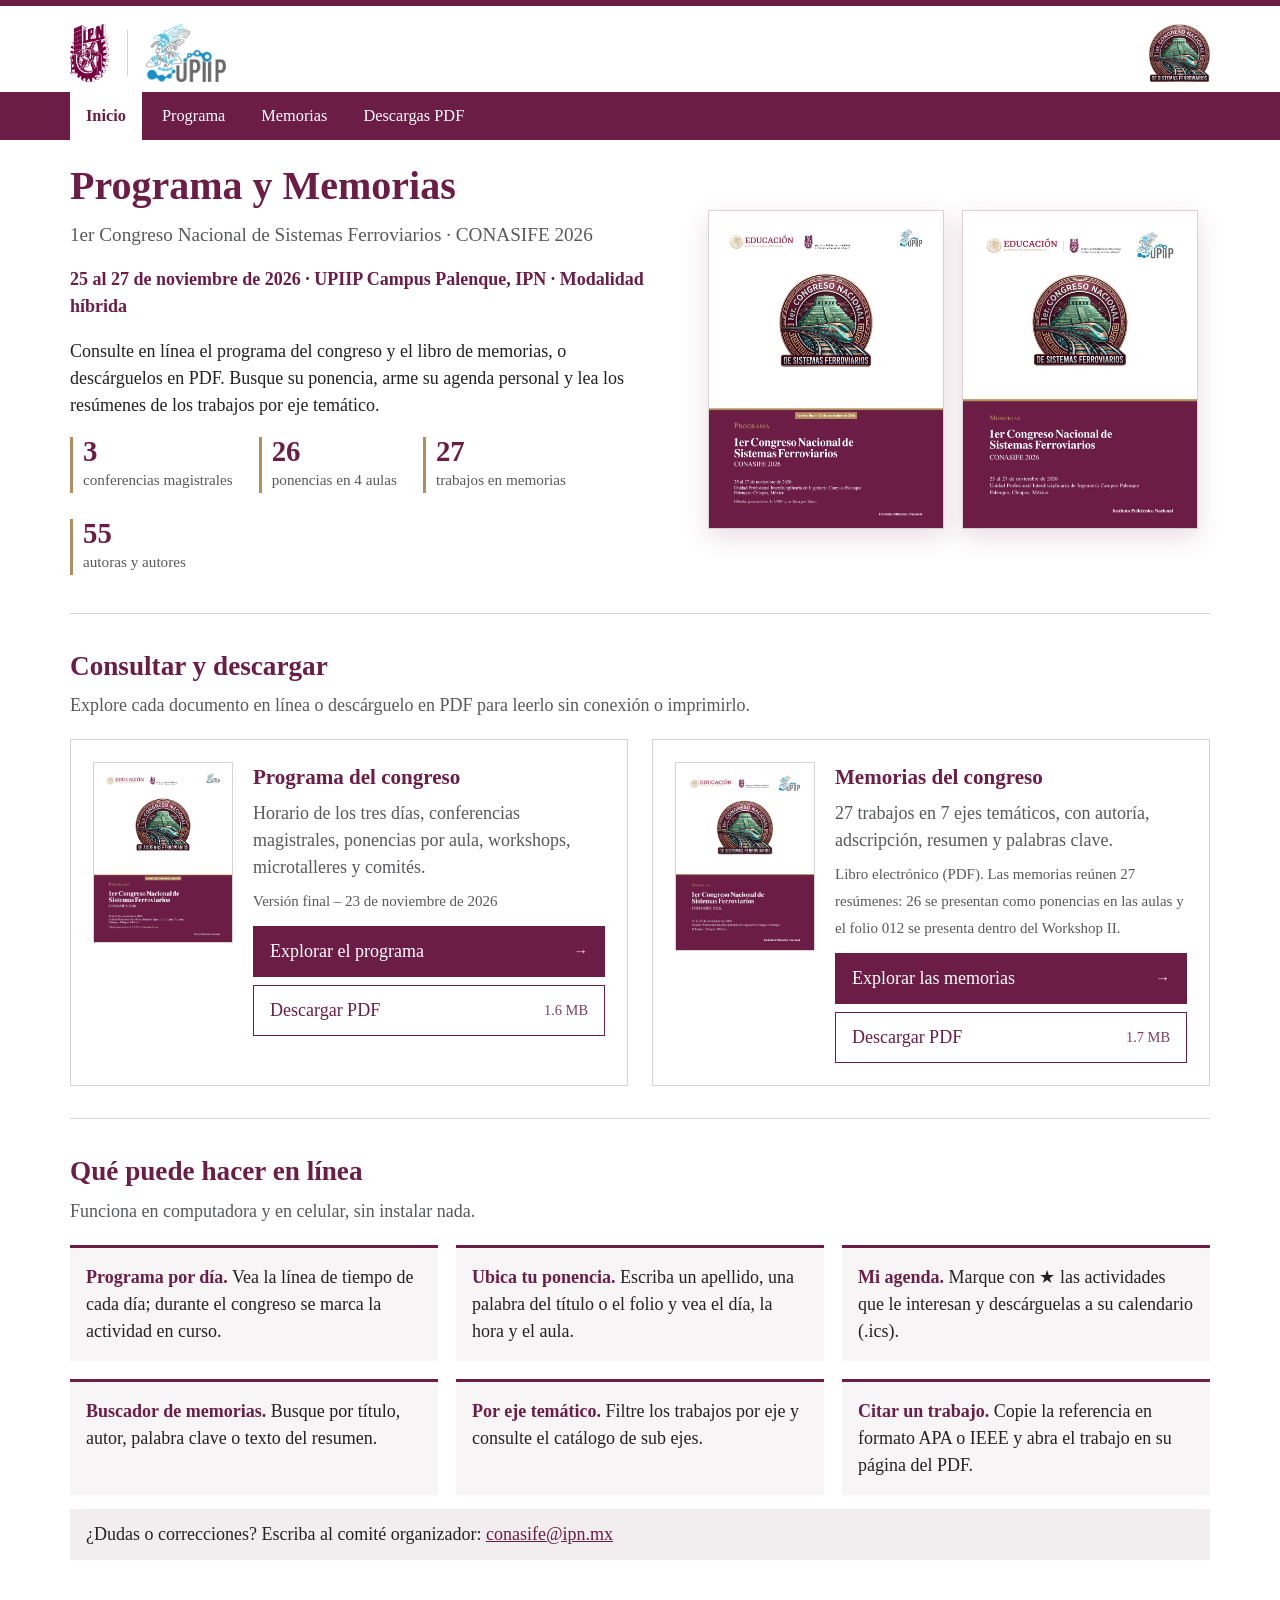
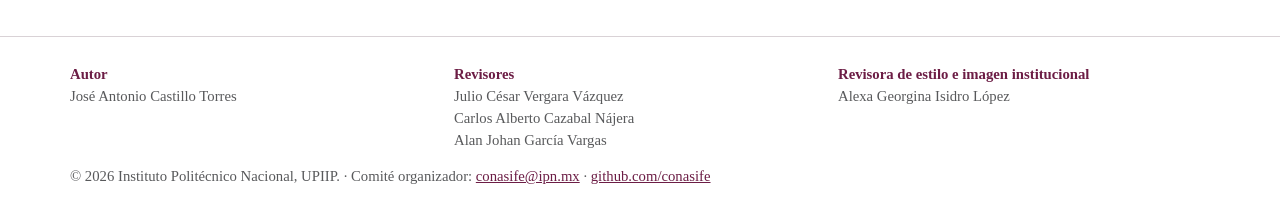
==== commit 9c245fdc: "Versión final - 26/nov/2026" ====
--- a/index.html
+++ b/index.html
@@ -42,7 +42,7 @@
       </div>
     </div>
     <div class="portadas">
-      <img src="img/portada_programa.jpg?v=d455424f" alt="Portada del programa del congreso">
+      <img src="img/portada_programa.jpg?v=440e8525" alt="Portada del programa del congreso">
       <img src="img/portada_memorias.jpg?v=4b785886" alt="Portada del libro de memorias">
     </div>
   </div>
@@ -52,14 +52,14 @@
     <p class="intro">Explore cada documento en línea o descárguelo en PDF para leerlo sin conexión o imprimirlo.</p>
     <div class="tarjetas">
       <article class="tarjeta">
-        <img src="img/portada_programa.jpg?v=d455424f" alt="">
+        <img src="img/portada_programa.jpg?v=440e8525" alt="">
         <div>
           <h3>Programa del congreso</h3>
           <p>Horario de los tres días, conferencias magistrales, ponencias por aula, workshops, microtalleres y comités.</p>
-          <p><small>Versión preliminar del 20 de noviembre de 2026</small></p>
+          <p><small>Versión final – 23 de noviembre de 2026</small></p>
           <div class="acciones">
             <a class="boton" href="programa.html"><span>Explorar el programa</span><span class="peso">→</span></a>
-            <a class="boton claro" href="descargas/programa_conasife_2026.pdf?v=4632ebe5" download><span>Descargar PDF</span><span class="peso">1.6 MB</span></a>
+            <a class="boton claro" href="descargas/programa_conasife_2026.pdf?v=b246d669" download><span>Descargar PDF</span><span class="peso">1.6 MB</span></a>
           </div>
         </div>
       </article>
